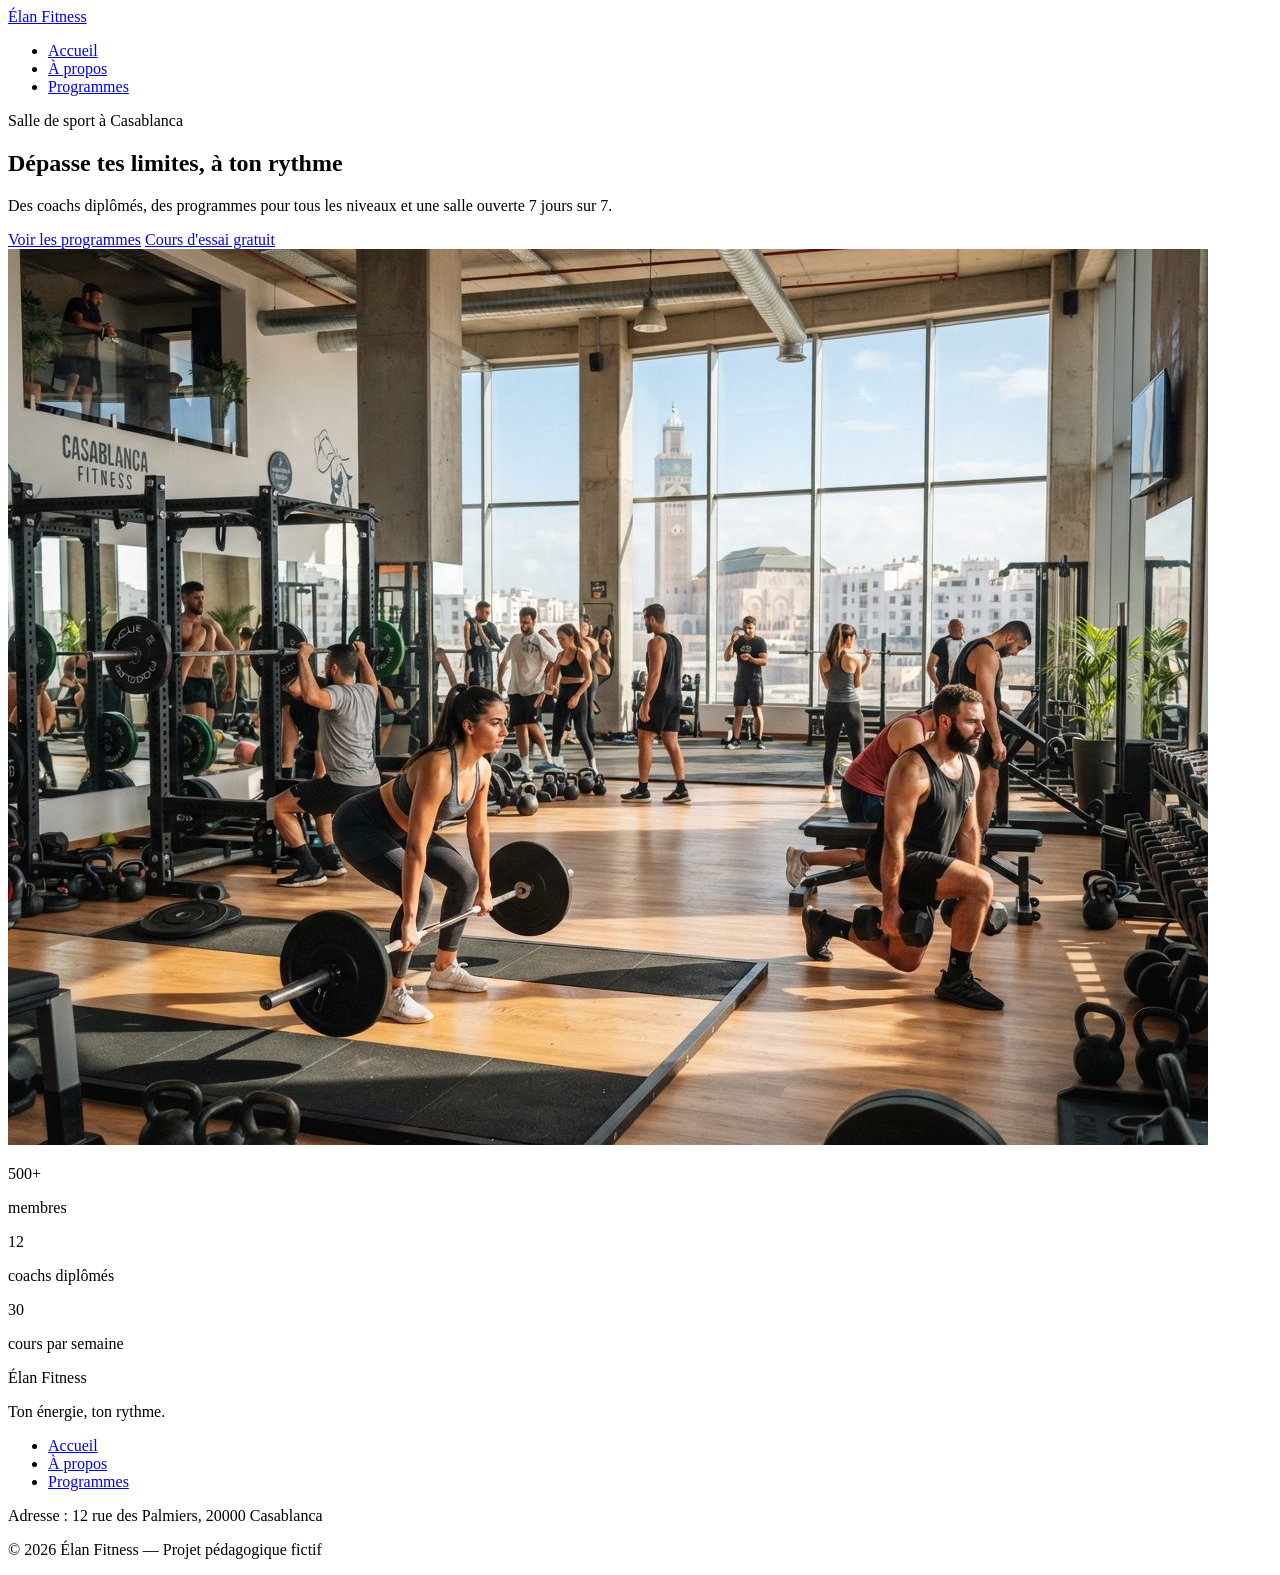
==== index.html @ 0c480eb8 "The pages are separeted now" ====
<!DOCTYPE html>
<html lang="fr">

<head>
  <meta charset="UTF-8">
  <meta name="viewport" content="width=device-width, initial-scale=1">
  <meta name="description"
    content="Élan Fitness, salle de sport à Casablanca : musculation, yoga, cardio et boxe fitness avec des coachs diplômés. Réservez votre cours d'essai gratuit.">
  <title>Élan Fitness | Salle de sport à Casablanca</title>

  <link rel="preconnect" href="https://fonts.googleapis.com">
  <link rel="preconnect" href="https://fonts.gstatic.com" crossorigin>
  <link
    href="https://fonts.googleapis.com/css2?family=Inter:wght@400;500;600&family=Poppins:wght@600;700;800&display=swap"
    rel="stylesheet">

  <link rel="stylesheet" href="style.css">
</head>

<body>

  <header class="en-tete">
    <div class="conteneur en-tete-contenu">
      <a href="#accueil" class="logo">Élan Fitness</a>

      <nav aria-label="Navigation principale">
        <ul class="menu">
          <li><a href="#accueil" class="lien-actif">Accueil</a></li>
          <li><a href="./about.html">À propos</a></li>
          <li><a href="./programmes.html">Programmes</a></li>
        </ul>
      </nav>
    </div>
  </header>

  <main>

    <section id="accueil" class="hero">
      <div class="conteneur">

        <div class="hero-contenu">
          <div class="hero-texte">
            <p class="sur-titre">Salle de sport à Casablanca</p>
            <h1>Dépasse tes limites, à ton rythme</h1>
            <p class="hero-description">
              Des coachs diplômés, des programmes pour tous les niveaux et une salle ouverte 7 jours sur 7.
            </p>
            <div class="boutons">
              <a href="#programmes" class="bouton bouton-principal">Voir les programmes</a>
              <a href="#contact" class="bouton bouton-secondaire">Cours d'essai gratuit</a>
            </div>
          </div>

          <img class="hero-image" src="img/hero.jpg"
            alt="Des personnes s'entraînent dans une salle de sport lumineuse à Casablanca">
        </div>

        <div class="chiffres">
          <div class="chiffre">
            <p class="chiffre-nombre">500+</p>
            <p>membres</p>
          </div>
          <div class="chiffre">
            <p class="chiffre-nombre">12</p>
            <p>coachs diplômés</p>
          </div>
          <div class="chiffre">
            <p class="chiffre-nombre">30</p>
            <p>cours par semaine</p>
          </div>
        </div>

      </div>
    </section>

    

  </main>

  <footer class="pied-de-page">
    <div class="conteneur">

      <div class="pied-haut">
        <div>
          <p class="logo logo-clair">Élan Fitness</p>
          <p class="slogan">Ton énergie, ton rythme.</p>
        </div>

        <nav aria-label="Navigation du pied de page">
          <ul class="menu menu-pied">
            <li><a href="#accueil">Accueil</a></li>
            <li><a href="./about.html">À propos</a></li>
            <li><a href="./programmes.html">Programmes</a></li>
          </ul>
        </nav>
      </div>

      <div class="pied-bas">
        <p>Adresse : 12 rue des Palmiers, 20000 Casablanca</p>
        <p>&copy; 2026 Élan Fitness — Projet pédagogique fictif</p>
      </div>

    </div>
  </footer>

</body>

</html>
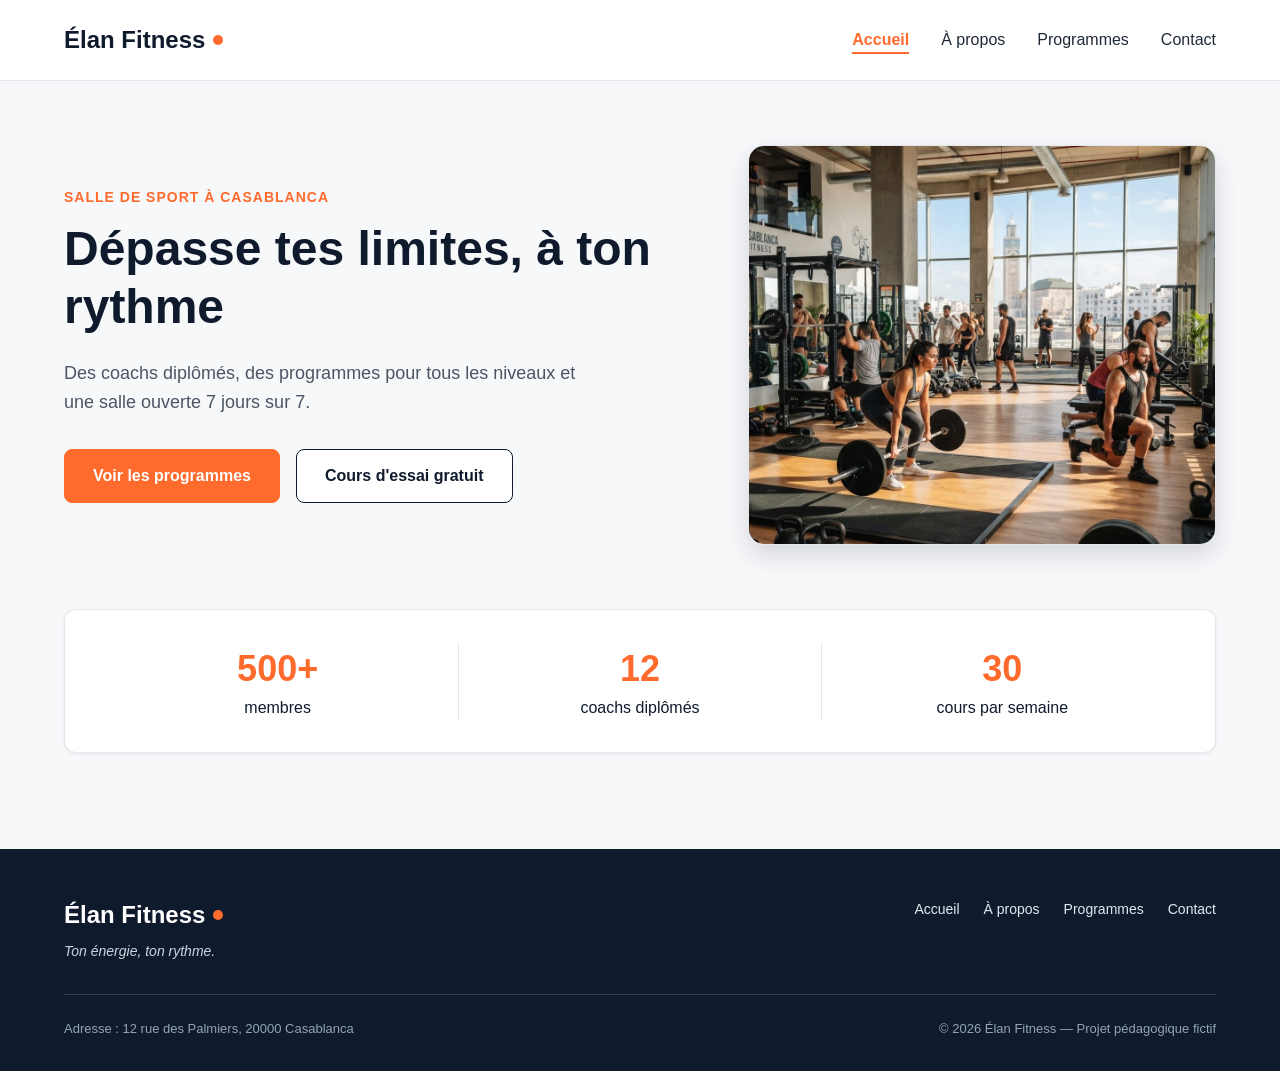
==== commit ddae4caa: "contact page is created and well styled now" ====
--- a/index.html
+++ b/index.html
@@ -28,6 +28,7 @@
           <li><a href="#accueil" class="lien-actif">Accueil</a></li>
           <li><a href="./about.html">À propos</a></li>
           <li><a href="./programmes.html">Programmes</a></li>
+          <li><a href="./contact.html">Contact</a></li>
         </ul>
       </nav>
     </div>
@@ -73,7 +74,7 @@
       </div>
     </section>
 
-    
+
 
   </main>
 
@@ -91,6 +92,7 @@
             <li><a href="#accueil">Accueil</a></li>
             <li><a href="./about.html">À propos</a></li>
             <li><a href="./programmes.html">Programmes</a></li>
+            <li><a href="./contact.html">Contact</a></li>
           </ul>
         </nav>
       </div>
--- a/style.css
+++ b/style.css
@@ -0,0 +1,558 @@
+* {
+  box-sizing: border-box;
+  margin: 0;
+  padding: 0;
+}
+
+html {
+  scroll-behavior: smooth;
+}
+
+body {
+  font-family: "Inter", Arial, sans-serif;
+  font-size: 16px;
+  line-height: 1.5;
+  color: #1f2937;
+  background-color: #f7f8fa;
+}
+
+h1,
+h2,
+h3,
+h4 {
+  font-family: "Poppins", Arial, sans-serif;
+  color: #0f1b2d;
+}
+
+a {
+  color: inherit;
+  text-decoration: none;
+}
+
+ul {
+  list-style: none;
+}
+
+img {
+  display: block;
+  max-width: 100%;
+}
+
+a:focus-visible,
+button:focus-visible {
+  outline: 3px solid #ff6b2c;
+  outline-offset: 2px;
+}
+
+.conteneur {
+  width: 100%;
+  max-width: 1200px;
+  margin: 0 auto;
+  padding: 0 24px;
+}
+
+.section {
+  padding: 96px 0;
+}
+
+.section-blanche {
+  background-color: #ffffff;
+  border-top: 1px solid #e5e7eb;
+  border-bottom: 1px solid #e5e7eb;
+}
+
+.section-titre {
+  max-width: 640px;
+  margin: 0 auto 64px;
+  text-align: center;
+}
+
+.section-titre h2 {
+  font-size: 32px;
+  margin-bottom: 16px;
+}
+
+.section-titre h3 {
+  font-size: 26px;
+  margin-bottom: 12px;
+}
+
+.section-titre p {
+  color: #4b5563;
+}
+
+.sur-titre {
+  font-size: 14px;
+  font-weight: 600;
+  color: #ff6b2c;
+  text-transform: uppercase;
+  letter-spacing: 1px;
+  margin-bottom: 12px;
+}
+
+.bouton {
+  display: inline-block;
+  padding: 14px 28px;
+  border-radius: 8px;
+  font-size: 16px;
+  font-weight: 600;
+  text-align: center;
+  cursor: pointer;
+}
+
+.bouton-principal {
+  background-color: #ff6b2c;
+  border: 1px solid #ff6b2c;
+  color: #ffffff;
+}
+
+.bouton-principal:hover {
+  background-color: #f05817;
+}
+
+.bouton-secondaire {
+  background-color: #ffffff;
+  border: 1px solid #0f1b2d;
+  color: #0f1b2d;
+}
+
+.bouton-secondaire:hover {
+  background-color: #f3f4f6;
+}
+
+.cartes {
+  display: flex;
+  gap: 24px;
+}
+
+.carte {
+  flex: 1;
+  background-color: #ffffff;
+  border: 1px solid #e5e7eb;
+  border-radius: 12px;
+  box-shadow: 0 1px 3px rgba(15, 27, 45, 0.08);
+}
+
+.icone {
+  width: 48px;
+  height: 48px;
+  background-color: #fff0ea;
+  border-radius: 8px;
+  display: flex;
+  align-items: center;
+  justify-content: center;
+}
+
+.icone img {
+  width: 24px;
+  height: 24px;
+}
+
+.icone-petite {
+  width: 32px;
+  height: 32px;
+  border-radius: 50%;
+}
+
+.icone-petite img {
+  width: 16px;
+  height: 16px;
+}
+
+.en-tete {
+  position: sticky;
+  top: 0;
+  z-index: 10;
+  background-color: #ffffff;
+  border-bottom: 1px solid #e5e7eb;
+}
+
+.en-tete-contenu {
+  height: 80px;
+  display: flex;
+  align-items: center;
+  justify-content: space-between;
+}
+
+.logo {
+  display: flex;
+  align-items: center;
+  font-family: "Poppins", Arial, sans-serif;
+  font-size: 24px;
+  font-weight: 700;
+  color: #0f1b2d;
+}
+
+.logo::after {
+  content: "";
+  width: 10px;
+  height: 10px;
+  margin-left: 8px;
+  background-color: #ff6b2c;
+  border-radius: 50%;
+}
+
+.menu {
+  display: flex;
+  gap: 32px;
+}
+
+.menu a {
+  font-weight: 500;
+  padding-bottom: 4px;
+  border-bottom: 2px solid transparent;
+}
+
+.menu a:hover {
+  color: #ff6b2c;
+}
+
+.menu .lien-actif {
+  color: #ff6b2c;
+  font-weight: 600;
+  border-bottom-color: #ff6b2c;
+}
+
+.hero {
+  padding: 64px 0 96px;
+}
+
+.hero-contenu {
+  display: flex;
+  align-items: center;
+  gap: 32px;
+}
+
+.hero-texte {
+  flex: 7;
+}
+
+.hero-texte h1 {
+  font-size: 48px;
+  font-weight: 800;
+  line-height: 1.2;
+  margin-bottom: 24px;
+}
+
+.hero-description {
+  max-width: 520px;
+  font-size: 18px;
+  line-height: 1.6;
+  color: #4b5563;
+  margin-bottom: 32px;
+}
+
+.boutons {
+  display: flex;
+  flex-wrap: wrap;
+  gap: 16px;
+}
+
+.hero-image {
+  flex: 5;
+  min-width: 0;
+  height: 400px;
+  object-fit: cover;
+  border-radius: 16px;
+  border: 1px solid #e5e7eb;
+  box-shadow: 0 10px 25px rgba(15, 27, 45, 0.15);
+}
+
+.chiffres {
+  display: flex;
+  margin-top: 64px;
+  padding: 32px;
+  background-color: #ffffff;
+  border: 1px solid #e5e7eb;
+  border-radius: 12px;
+  box-shadow: 0 1px 3px rgba(15, 27, 45, 0.08);
+}
+
+.chiffre {
+  flex: 1;
+  text-align: center;
+  font-weight: 500;
+  color: #0f1b2d;
+}
+
+.chiffre + .chiffre {
+  border-left: 1px solid #e5e7eb;
+}
+
+.chiffre-nombre {
+  font-family: "Poppins", Arial, sans-serif;
+  font-size: 36px;
+  font-weight: 800;
+  color: #ff6b2c;
+}
+
+.carte-avantage {
+  padding: 24px;
+  background-color: #f7f8fa;
+  box-shadow: none;
+}
+
+.carte-avantage .icone {
+  margin-bottom: 20px;
+}
+
+.carte-avantage h3 {
+  font-size: 20px;
+  margin-bottom: 8px;
+}
+
+.carte-avantage p {
+  color: #4b5563;
+  line-height: 1.6;
+}
+
+.apropos-contenu {
+  display: flex;
+  align-items: center;
+  gap: 64px;
+}
+
+.apropos-texte {
+  flex: 7;
+}
+
+.apropos-texte h2 {
+  font-size: 36px;
+  line-height: 1.2;
+  margin-bottom: 20px;
+}
+
+.apropos-texte p {
+  color: #4b5563;
+  line-height: 1.7;
+  margin-bottom: 16px;
+}
+
+.valeurs {
+  display: flex;
+  gap: 16px;
+  margin-top: 32px;
+}
+
+.valeur {
+  flex: 1;
+  display: flex;
+  align-items: center;
+  gap: 12px;
+  padding: 12px 16px;
+  background-color: #ffffff;
+  border: 1px solid #e5e7eb;
+  border-radius: 12px;
+  font-family: "Poppins", Arial, sans-serif;
+  font-size: 14px;
+  font-weight: 600;
+  color: #0f1b2d;
+}
+
+.apropos-image {
+  flex: 5;
+  min-width: 0;
+  height: 360px;
+  object-fit: cover;
+  border-radius: 16px;
+  box-shadow: 0 10px 25px rgba(15, 27, 45, 0.15);
+}
+
+.carte-programme {
+  display: flex;
+  flex-direction: column;
+  overflow: hidden;
+}
+
+.carte-programme > img {
+  width: 100%;
+  height: 200px;
+  object-fit: cover;
+}
+
+.programme-corps {
+  flex: 1;
+  display: flex;
+  flex-direction: column;
+  padding: 20px;
+}
+
+.programme-corps h3 {
+  font-size: 20px;
+  margin-bottom: 8px;
+}
+
+.programme-corps p {
+  font-size: 15px;
+  color: #4b5563;
+}
+
+.etiquette {
+  align-self: flex-start;
+  padding: 4px 10px;
+  margin-bottom: 12px;
+  border-radius: 6px;
+  font-size: 12px;
+  font-weight: 600;
+}
+
+.etiquette-orange {
+  background-color: #ffede5;
+  color: #c2410c;
+}
+
+.etiquette-bleue {
+  background-color: #dbeafe;
+  color: #1d4ed8;
+}
+
+.etiquette-verte {
+  background-color: #d1fae5;
+  color: #047857;
+}
+
+.programme-corps .duree {
+  display: flex;
+  align-items: center;
+  gap: 8px;
+  margin-top: auto;
+  padding-top: 16px;
+  border-top: 1px solid #e5e7eb;
+  font-size: 13px;
+  font-weight: 600;
+  color: #0f1b2d;
+}
+
+.programme-corps h3 + p {
+  margin-bottom: 16px;
+}
+
+.duree img {
+  width: 16px;
+  height: 16px;
+}
+
+.formules {
+  margin-top: 96px;
+}
+
+.formule {
+  position: relative;
+  display: flex;
+  flex-direction: column;
+  padding: 28px;
+}
+
+.formule h4 {
+  font-size: 20px;
+}
+
+.prix {
+  margin: 8px 0 16px;
+  font-family: "Poppins", Arial, sans-serif;
+  font-size: 30px;
+  font-weight: 800;
+  color: #ff6b2c;
+}
+
+.prix span {
+  font-family: "Inter", Arial, sans-serif;
+  font-size: 16px;
+  font-weight: 500;
+  color: #4b5563;
+}
+
+.prix-note {
+  margin: -8px 0 16px;
+  font-size: 13px;
+  color: #4b5563;
+}
+
+.formule-liste {
+  flex: 1;
+  margin-bottom: 24px;
+}
+
+.formule-liste li {
+  padding-left: 28px;
+  margin-bottom: 12px;
+  font-size: 15px;
+  background-image: url("img/icone-check.svg");
+  background-repeat: no-repeat;
+  background-position: left center;
+  background-size: 16px;
+}
+
+.formule .bouton {
+  display: block;
+}
+
+.formule-populaire {
+  border: 2px solid #ff6b2c;
+  box-shadow: 0 10px 25px rgba(255, 107, 44, 0.2);
+}
+
+.badge-populaire {
+  position: absolute;
+  top: -14px;
+  left: 50%;
+  transform: translateX(-50%);
+  padding: 4px 14px;
+  background-color: #ff6b2c;
+  border-radius: 999px;
+  font-size: 12px;
+  font-weight: 700;
+  text-transform: uppercase;
+  color: #ffffff;
+}
+
+.pied-de-page {
+  padding: 48px 0 32px;
+  background-color: #0f1b2d;
+  color: #ffffff;
+}
+
+.pied-haut {
+  display: flex;
+  justify-content: space-between;
+  align-items: flex-start;
+  padding-bottom: 32px;
+  border-bottom: 1px solid rgba(255, 255, 255, 0.15);
+}
+
+.logo-clair {
+  color: #ffffff;
+}
+
+.slogan {
+  margin-top: 8px;
+  font-size: 14px;
+  font-style: italic;
+  color: #cbd5e1;
+}
+
+.menu-pied {
+  gap: 24px;
+}
+
+.menu-pied a {
+  font-size: 14px;
+  font-weight: 400;
+  color: #e2e8f0;
+}
+
+.pied-bas {
+  display: flex;
+  justify-content: space-between;
+  margin-top: 24px;
+  font-size: 13px;
+  color: #94a3b8;
+}
+
+textarea {
+  height: 200px;
+}
+
+.texts {
+  height: 30px;
+}
